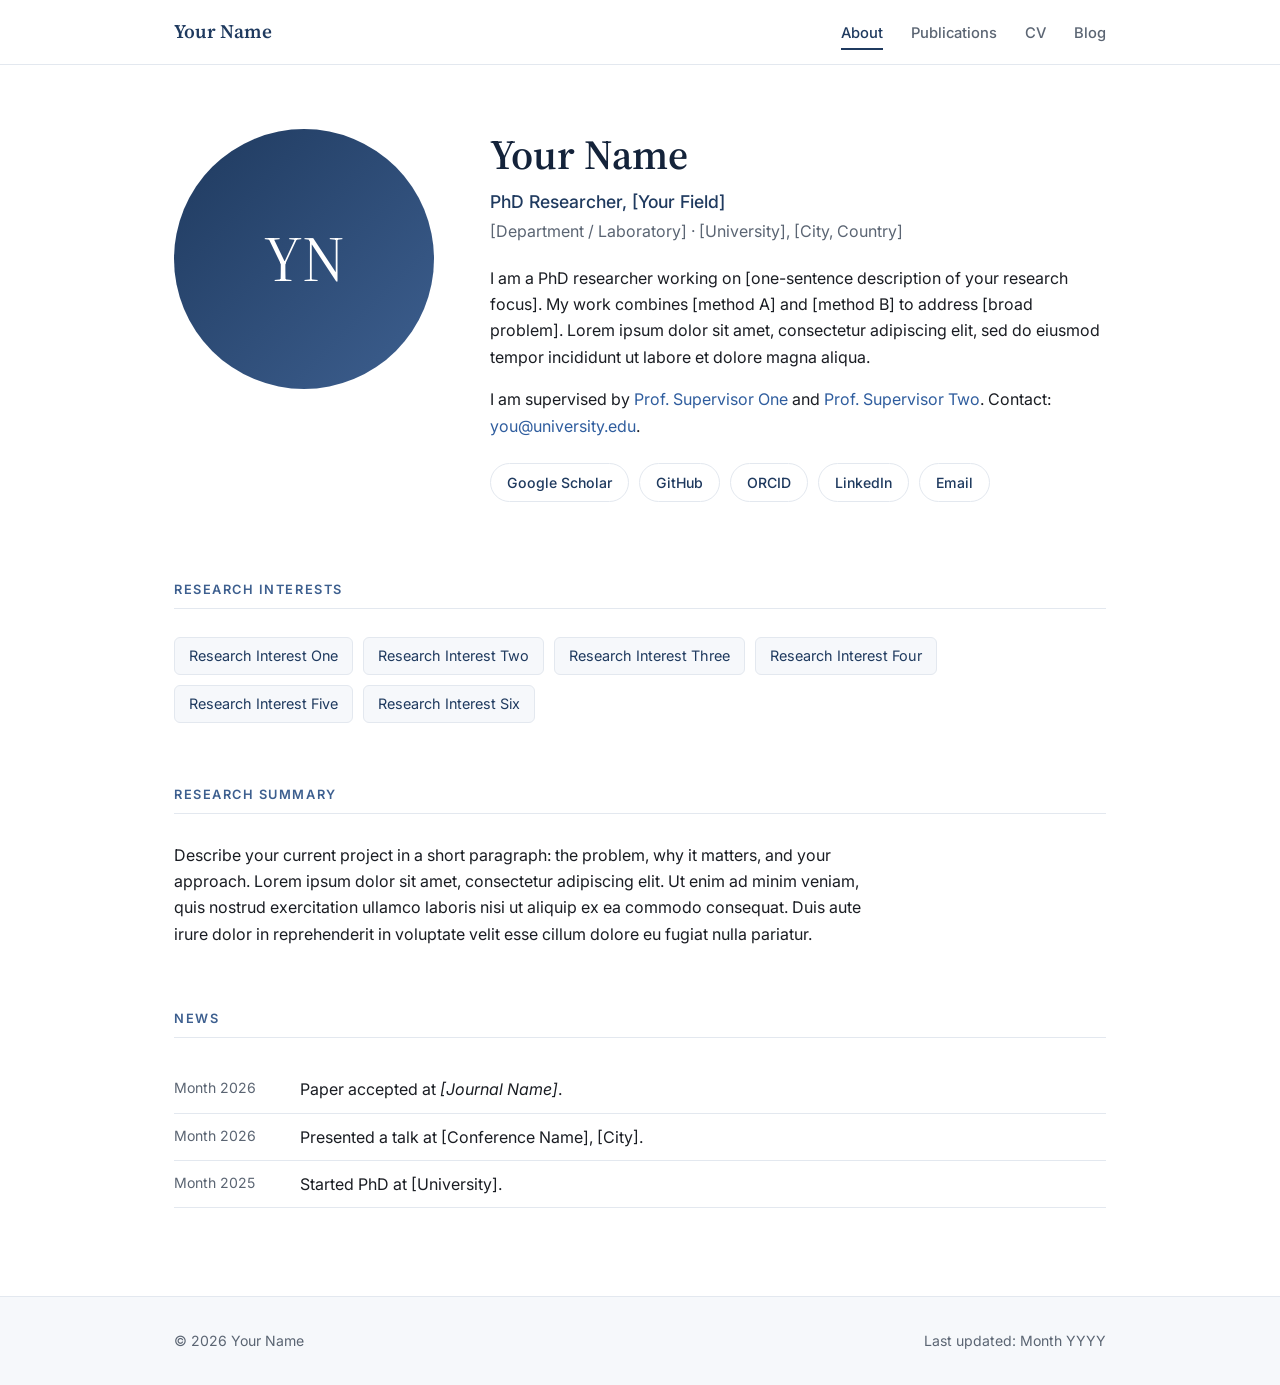
==== index.html @ 8401a4b9 "Initial academic website" ====
<!DOCTYPE html>
<html lang="en">
<head>
  <meta charset="utf-8">
  <meta name="viewport" content="width=device-width, initial-scale=1">
  <title>Your Name — PhD Researcher</title>
  <meta name="description" content="Academic homepage of Your Name, PhD researcher in [Your Field].">
  <link rel="preconnect" href="https://fonts.googleapis.com">
  <link rel="preconnect" href="https://fonts.gstatic.com" crossorigin>
  <link href="https://fonts.googleapis.com/css2?family=Inter:wght@400;500;600&family=Source+Serif+4:ital,opsz,wght@0,8..60,400;0,8..60,600;1,8..60,400&display=swap" rel="stylesheet">
  <link rel="stylesheet" href="css/style.css">
  <link rel="icon" type="image/svg+xml" href="favicon.svg">
</head>
<body>

<header class="site-header">
  <div class="container nav">
    <a class="brand" href="index.html">Your Name</a>
    <button class="nav-toggle" aria-label="Toggle menu" aria-expanded="false">&#9776;</button>
    <ul class="nav-links">
      <li><a class="active" href="index.html">About</a></li>
      <li><a href="publications.html">Publications</a></li>
      <li><a href="cv.html">CV</a></li>
      <li><a href="blog.html">Blog</a></li>
    </ul>
  </div>
</header>

<main>
  <div class="container">

    <!-- ===== HERO ===== -->
    <section class="hero">
      <div class="portrait">
        <!-- Replace with: <img src="img/portrait.jpg" alt="Your Name"> -->
        YN
      </div>
      <div>
        <h1>Your Name</h1>
        <p class="role">PhD Researcher, [Your Field]</p>
        <p class="affil">[Department / Laboratory] &middot; [University], [City, Country]</p>

        <p>
          I am a PhD researcher working on [one-sentence description of your research
          focus]. My work combines [method A] and [method B] to address
          [broad problem]. Lorem ipsum dolor sit amet, consectetur adipiscing elit,
          sed do eiusmod tempor incididunt ut labore et dolore magna aliqua.
        </p>
        <p>
          I am supervised by <a href="#">Prof. Supervisor One</a> and
          <a href="#">Prof. Supervisor Two</a>. Contact:
          <a href="mailto:you@university.edu">you@university.edu</a>.
        </p>

        <ul class="social">
          <li><a href="https://scholar.google.com/citations?user=YOUR_ID" target="_blank" rel="noopener">Google Scholar</a></li>
          <li><a href="https://github.com/your-username" target="_blank" rel="noopener">GitHub</a></li>
          <li><a href="https://orcid.org/0000-0000-0000-0000" target="_blank" rel="noopener">ORCID</a></li>
          <li><a href="https://www.linkedin.com/in/your-profile" target="_blank" rel="noopener">LinkedIn</a></li>
          <li><a href="mailto:you@university.edu">Email</a></li>
        </ul>
      </div>
    </section>

    <!-- ===== RESEARCH INTERESTS ===== -->
    <section class="section">
      <h2 class="section-title">Research Interests</h2>
      <ul class="tags">
        <li>Research Interest One</li>
        <li>Research Interest Two</li>
        <li>Research Interest Three</li>
        <li>Research Interest Four</li>
        <li>Research Interest Five</li>
        <li>Research Interest Six</li>
      </ul>
    </section>

    <!-- ===== RESEARCH SUMMARY ===== -->
    <section class="section">
      <h2 class="section-title">Research Summary</h2>
      <p style="max-width:70ch">
        Describe your current project in a short paragraph: the problem, why it matters,
        and your approach. Lorem ipsum dolor sit amet, consectetur adipiscing elit. Ut enim
        ad minim veniam, quis nostrud exercitation ullamco laboris nisi ut aliquip ex ea
        commodo consequat. Duis aute irure dolor in reprehenderit in voluptate velit esse
        cillum dolore eu fugiat nulla pariatur.
      </p>
    </section>

    <!-- ===== NEWS ===== -->
    <section class="section">
      <h2 class="section-title">News</h2>
      <ul class="news">
        <li><time>Month 2026</time><span>Paper accepted at <em>[Journal Name]</em>.</span></li>
        <li><time>Month 2026</time><span>Presented a talk at [Conference Name], [City].</span></li>
        <li><time>Month 2025</time><span>Started PhD at [University].</span></li>
      </ul>
    </section>

  </div>
</main>

<footer class="site-footer">
  <div class="container">
    <span>&copy; <span id="year">2026</span> Your Name</span>
    <span>Last updated: Month YYYY</span>
  </div>
</footer>

<script src="js/main.js"></script>
</body>
</html>
---- css/style.css ----
/* ==========================================================
   Academic site stylesheet
   Edit the variables below to re-theme the whole site.
   ========================================================== */

:root {
  --slate-900: #14233a;
  --slate-700: #1f3a5f;   /* primary: deep slate blue */
  --slate-500: #3d5f8f;
  --accent:    #2f5d9e;
  --ink:       #1a1d23;   /* body text */
  --muted:     #5b6573;
  --line:      #e3e8ef;
  --soft:      #f6f8fb;
  --bg:        #ffffff;

  --font-sans:  "Inter", -apple-system, "Segoe UI", Roboto, Helvetica, Arial, sans-serif;
  --font-serif: "Source Serif 4", Georgia, "Times New Roman", serif;

  --maxw: 980px;
  --readw: 700px;
  --radius: 6px;
}

*, *::before, *::after { box-sizing: border-box; }

html { scroll-behavior: smooth; -webkit-text-size-adjust: 100%; }

body {
  margin: 0;
  background: var(--bg);
  color: var(--ink);
  font-family: var(--font-sans);
  font-size: 16px;
  line-height: 1.65;
  -webkit-font-smoothing: antialiased;
}

img, video, iframe { max-width: 100%; display: block; }

a {
  color: var(--accent);
  text-decoration: none;
  border-bottom: 1px solid transparent;
  transition: border-color .15s, color .15s;
}
a:hover { border-bottom-color: currentColor; }

h1, h2, h3, h4 {
  font-family: var(--font-serif);
  color: var(--slate-900);
  line-height: 1.25;
  font-weight: 600;
  margin: 0 0 .5em;
}

.container { max-width: var(--maxw); margin: 0 auto; padding: 0 24px; }

/* ---------- Header / Nav ---------- */
.site-header {
  position: sticky; top: 0; z-index: 50;
  background: rgba(255,255,255,.94);
  backdrop-filter: saturate(160%) blur(8px);
  border-bottom: 1px solid var(--line);
}
.nav {
  display: flex; align-items: center; justify-content: space-between;
  height: 64px;
}
.brand {
  font-family: var(--font-serif);
  font-size: 1.2rem; font-weight: 600;
  color: var(--slate-700); border: 0;
}
.brand:hover { border: 0; color: var(--slate-900); }

.nav-links { display: flex; gap: 28px; list-style: none; margin: 0; padding: 0; }
.nav-links a {
  color: var(--muted); font-size: .92rem; font-weight: 500;
  padding: 6px 0; border-bottom: 2px solid transparent;
}
.nav-links a:hover { color: var(--slate-700); border-bottom-color: var(--line); }
.nav-links a.active { color: var(--slate-700); border-bottom-color: var(--slate-700); }

.nav-toggle {
  display: none; background: none; border: 1px solid var(--line);
  border-radius: var(--radius); padding: 6px 10px; cursor: pointer;
  font-size: 1.1rem; color: var(--slate-700);
}

/* ---------- Layout helpers ---------- */
main { padding: 64px 0 88px; }
.page-title { font-size: 2.2rem; margin-bottom: .25em; }
.page-lede { color: var(--muted); max-width: 640px; margin-bottom: 48px; }

.section { margin-top: 64px; }
.section-title {
  font-size: .8rem; letter-spacing: .12em; text-transform: uppercase;
  font-family: var(--font-sans); font-weight: 600; color: var(--slate-500);
  border-bottom: 1px solid var(--line); padding-bottom: 10px; margin-bottom: 28px;
}

/* ---------- Home ---------- */
.hero {
  display: grid; grid-template-columns: 260px 1fr; gap: 56px; align-items: start;
}
.portrait {
  width: 260px; aspect-ratio: 1 / 1; border-radius: 50%;
  background: linear-gradient(135deg, var(--slate-700), var(--slate-500));
  display: flex; align-items: center; justify-content: center;
  color: #fff; font-family: var(--font-serif); font-size: 4rem;
  overflow: hidden;
}
.portrait img { width: 100%; height: 100%; object-fit: cover; }
.hero h1 { font-size: 2.6rem; margin-bottom: .15em; }
.hero .role { font-size: 1.1rem; color: var(--slate-700); font-weight: 500; margin: 0; }
.hero .affil { color: var(--muted); margin: 2px 0 20px; }
.hero p { max-width: 62ch; }

.social { display: flex; flex-wrap: wrap; gap: 10px; margin-top: 24px; padding: 0; list-style: none; }
.social a {
  display: inline-block; padding: 7px 16px; font-size: .88rem; font-weight: 500;
  border: 1px solid var(--line); border-radius: 999px; color: var(--slate-700);
  background: #fff;
}
.social a:hover { background: var(--slate-700); color: #fff; border-color: var(--slate-700); }

.tags { display: flex; flex-wrap: wrap; gap: 10px; list-style: none; padding: 0; margin: 0; }
.tags li {
  background: var(--soft); border: 1px solid var(--line); color: var(--slate-700);
  padding: 6px 14px; border-radius: var(--radius); font-size: .9rem;
}

.news { list-style: none; padding: 0; margin: 0; }
.news li { display: grid; grid-template-columns: 110px 1fr; gap: 16px; padding: 10px 0; border-bottom: 1px solid var(--line); }
.news time { color: var(--muted); font-size: .88rem; }

/* ---------- Publications ---------- */
.pub-year {
  font-family: var(--font-serif); font-size: 1.5rem; color: var(--slate-700);
  margin: 48px 0 8px;
}
.pub-year:first-of-type { margin-top: 0; }
.pub { padding: 22px 0; border-bottom: 1px solid var(--line); }
.pub-title { font-family: var(--font-serif); font-size: 1.12rem; font-weight: 600; color: var(--slate-900); margin: 0 0 4px; }
.pub-authors { margin: 0; font-size: .95rem; }
.pub-authors strong { color: var(--slate-700); }
.pub-venue { margin: 2px 0 10px; color: var(--muted); font-size: .92rem; font-style: italic; }
.pub-links { display: flex; gap: 8px; flex-wrap: wrap; }
.pub-links a {
  font-size: .78rem; font-weight: 600; letter-spacing: .04em; text-transform: uppercase;
  padding: 3px 10px; border: 1px solid var(--line); border-radius: 4px; color: var(--slate-700);
}
.pub-links a:hover { background: var(--slate-700); color: #fff; border-color: var(--slate-700); }

/* ---------- CV ---------- */
.cv-actions { margin-bottom: 40px; }
.btn {
  display: inline-block; padding: 9px 20px; background: var(--slate-700); color: #fff;
  border-radius: var(--radius); font-weight: 500; font-size: .92rem; border: 1px solid var(--slate-700);
}
.btn:hover { background: var(--slate-900); border-color: var(--slate-900); color: #fff; }

.timeline { position: relative; margin: 0; padding: 0 0 0 28px; list-style: none; border-left: 2px solid var(--line); }
.timeline li { position: relative; padding-bottom: 30px; }
.timeline li:last-child { padding-bottom: 0; }
.timeline li::before {
  content: ""; position: absolute; left: -35px; top: 8px; width: 12px; height: 12px;
  background: #fff; border: 2px solid var(--slate-700); border-radius: 50%;
}
.tl-date { font-size: .82rem; font-weight: 600; color: var(--slate-500); letter-spacing: .03em; }
.tl-title { font-family: var(--font-serif); font-size: 1.12rem; font-weight: 600; color: var(--slate-900); margin: 2px 0; }
.tl-org { color: var(--muted); font-size: .95rem; margin: 0 0 6px; }
.timeline ul { margin: 6px 0 0; padding-left: 18px; font-size: .95rem; }

.award-list { list-style: none; padding: 0; margin: 0; }
.award-list li { display: grid; grid-template-columns: 90px 1fr; gap: 16px; padding: 10px 0; border-bottom: 1px solid var(--line); }
.award-list .yr { color: var(--slate-500); font-weight: 600; font-size: .9rem; }

/* ---------- Blog grid ---------- */
.filters { display: flex; flex-wrap: wrap; gap: 8px; margin-bottom: 36px; }
.filters button {
  font: inherit; font-size: .85rem; padding: 6px 14px; cursor: pointer;
  background: #fff; border: 1px solid var(--line); border-radius: 999px; color: var(--muted);
}
.filters button:hover, .filters button.on { background: var(--slate-700); color: #fff; border-color: var(--slate-700); }

.grid { display: grid; grid-template-columns: repeat(3, 1fr); gap: 32px; }
.card { display: flex; flex-direction: column; border: 0; color: inherit; }
.card:hover { border: 0; }
.thumb {
  aspect-ratio: 16 / 10; border-radius: var(--radius); overflow: hidden;
  background: linear-gradient(135deg, var(--slate-700), var(--slate-500));
  display: flex; align-items: center; justify-content: center;
  color: rgba(255,255,255,.85); font-family: var(--font-serif); font-size: 1.8rem;
  transition: transform .2s, box-shadow .2s;
}
.thumb img { width: 100%; height: 100%; object-fit: cover; }
.card:hover .thumb { transform: translateY(-3px); box-shadow: 0 10px 24px rgba(20,35,58,.15); }
.t2 { background: linear-gradient(135deg, #2b4a6f, #5d7fa8); }
.t3 { background: linear-gradient(135deg, #1b2f4d, #3a5a84); }
.t4 { background: linear-gradient(135deg, #3d5f8f, #7391b8); }
.card-meta { font-size: .8rem; color: var(--muted); margin: 14px 0 4px; }
.card h3 { font-size: 1.15rem; margin: 0 0 6px; }
.card:hover h3 { color: var(--accent); }
.card p { font-size: .93rem; color: var(--muted); margin: 0; }

/* ---------- Article (long-form reading) ---------- */
.progress { position: fixed; top: 0; left: 0; height: 3px; width: 0; background: var(--accent); z-index: 100; }

.article-head { max-width: var(--readw); margin: 0 auto 40px; padding: 0 24px; }
.article-head .kicker { color: var(--slate-500); font-size: .8rem; letter-spacing: .12em; text-transform: uppercase; font-weight: 600; }
.article-head h1 { font-size: 2.6rem; margin: 10px 0 14px; }
.article-head .byline { color: var(--muted); font-size: .92rem; }

.article {
  max-width: var(--readw); margin: 0 auto; padding: 0 24px;
  font-family: var(--font-serif);
  font-size: 1.2rem;           /* ~19px */
  line-height: 1.8;
  color: #20242c;
  hyphens: auto;
}
.article p { margin: 0 0 1.4em; }
.article h2 { font-size: 1.75rem; margin: 2.2em 0 .6em; }
.article h3 { font-size: 1.32rem; margin: 1.8em 0 .5em; }
.article a { border-bottom: 1px solid rgba(47,93,158,.35); }
.article a:hover { border-bottom-color: var(--accent); }
.article ul, .article ol { margin: 0 0 1.4em; padding-left: 1.4em; }
.article li { margin-bottom: .4em; }

.article blockquote {
  margin: 1.8em 0; padding: .2em 0 .2em 1.4em;
  border-left: 3px solid var(--slate-500); color: var(--slate-700); font-style: italic;
}
.article code {
  font-family: ui-monospace, "SF Mono", Menlo, Consolas, monospace;
  font-size: .85em; background: var(--soft); padding: .1em .35em; border-radius: 4px;
}
.article pre {
  background: var(--slate-900); color: #e8eef7; padding: 20px 22px; border-radius: var(--radius);
  overflow-x: auto; font-size: .88rem; line-height: 1.6; margin: 1.8em 0;
}
.article pre code { background: none; padding: 0; color: inherit; font-size: inherit; }

.article figure { margin: 2.2em -60px; }
.article figure img, .figure-ph { width: 100%; border-radius: var(--radius); }
.figure-ph {
  aspect-ratio: 16 / 9; background: var(--soft); border: 1px dashed #c3cedd;
  display: flex; align-items: center; justify-content: center;
  color: var(--muted); font-family: var(--font-sans); font-size: .9rem;
}
.article figcaption {
  font-family: var(--font-sans); font-size: .85rem; color: var(--muted);
  margin: 10px 60px 0; line-height: 1.5;
}

.video { margin: 2.2em -60px; }
.video-frame {
  position: relative; aspect-ratio: 16 / 9; background: var(--slate-900);
  border-radius: var(--radius); overflow: hidden;
  display: flex; align-items: center; justify-content: center;
  color: #cfd9e8; font-family: var(--font-sans); font-size: .95rem;
}
.video-frame iframe, .video-frame video { position: absolute; inset: 0; width: 100%; height: 100%; border: 0; }

/* KaTeX display math: allow horizontal scroll rather than overflow */
.article .katex-display { margin: 1.5em 0; overflow-x: auto; overflow-y: hidden; padding: 4px 0; }
.article .katex { font-size: 1.08em; }

.references { font-size: 1rem; }
.references ol { padding-left: 1.4em; }
.article-foot {
  max-width: var(--readw); margin: 56px auto 0; padding: 28px 24px 0;
  border-top: 1px solid var(--line); display: flex; justify-content: space-between; font-size: .92rem;
}

/* ---------- Footer ---------- */
.site-footer { border-top: 1px solid var(--line); background: var(--soft); padding: 32px 0; color: var(--muted); font-size: .88rem; }
.site-footer .container { display: flex; justify-content: space-between; flex-wrap: wrap; gap: 12px; }

/* ---------- Responsive ---------- */
@media (max-width: 900px) {
  .grid { grid-template-columns: repeat(2, 1fr); }
  .article figure, .video { margin-left: 0; margin-right: 0; }
  .article figcaption { margin-left: 0; margin-right: 0; }
}
@media (max-width: 720px) {
  main { padding: 40px 0 64px; }
  .hero { grid-template-columns: 1fr; gap: 28px; }
  .portrait { width: 160px; }
  .hero h1, .article-head h1 { font-size: 2rem; }
  .grid { grid-template-columns: 1fr; }
  .article { font-size: 1.1rem; line-height: 1.75; }

  .nav-toggle { display: block; }
  .nav-links {
    display: none; position: absolute; top: 64px; left: 0; right: 0;
    flex-direction: column; gap: 0; background: #fff; border-bottom: 1px solid var(--line);
    padding: 8px 24px 16px;
  }
  .nav-links.open { display: flex; }
  .nav-links a { display: block; padding: 12px 0; border-bottom: 1px solid var(--line); }
  .news li, .award-list li { grid-template-columns: 1fr; gap: 2px; }
}

@media print {
  .site-header, .site-footer, .cv-actions, .progress { display: none; }
  main { padding: 0; }
}
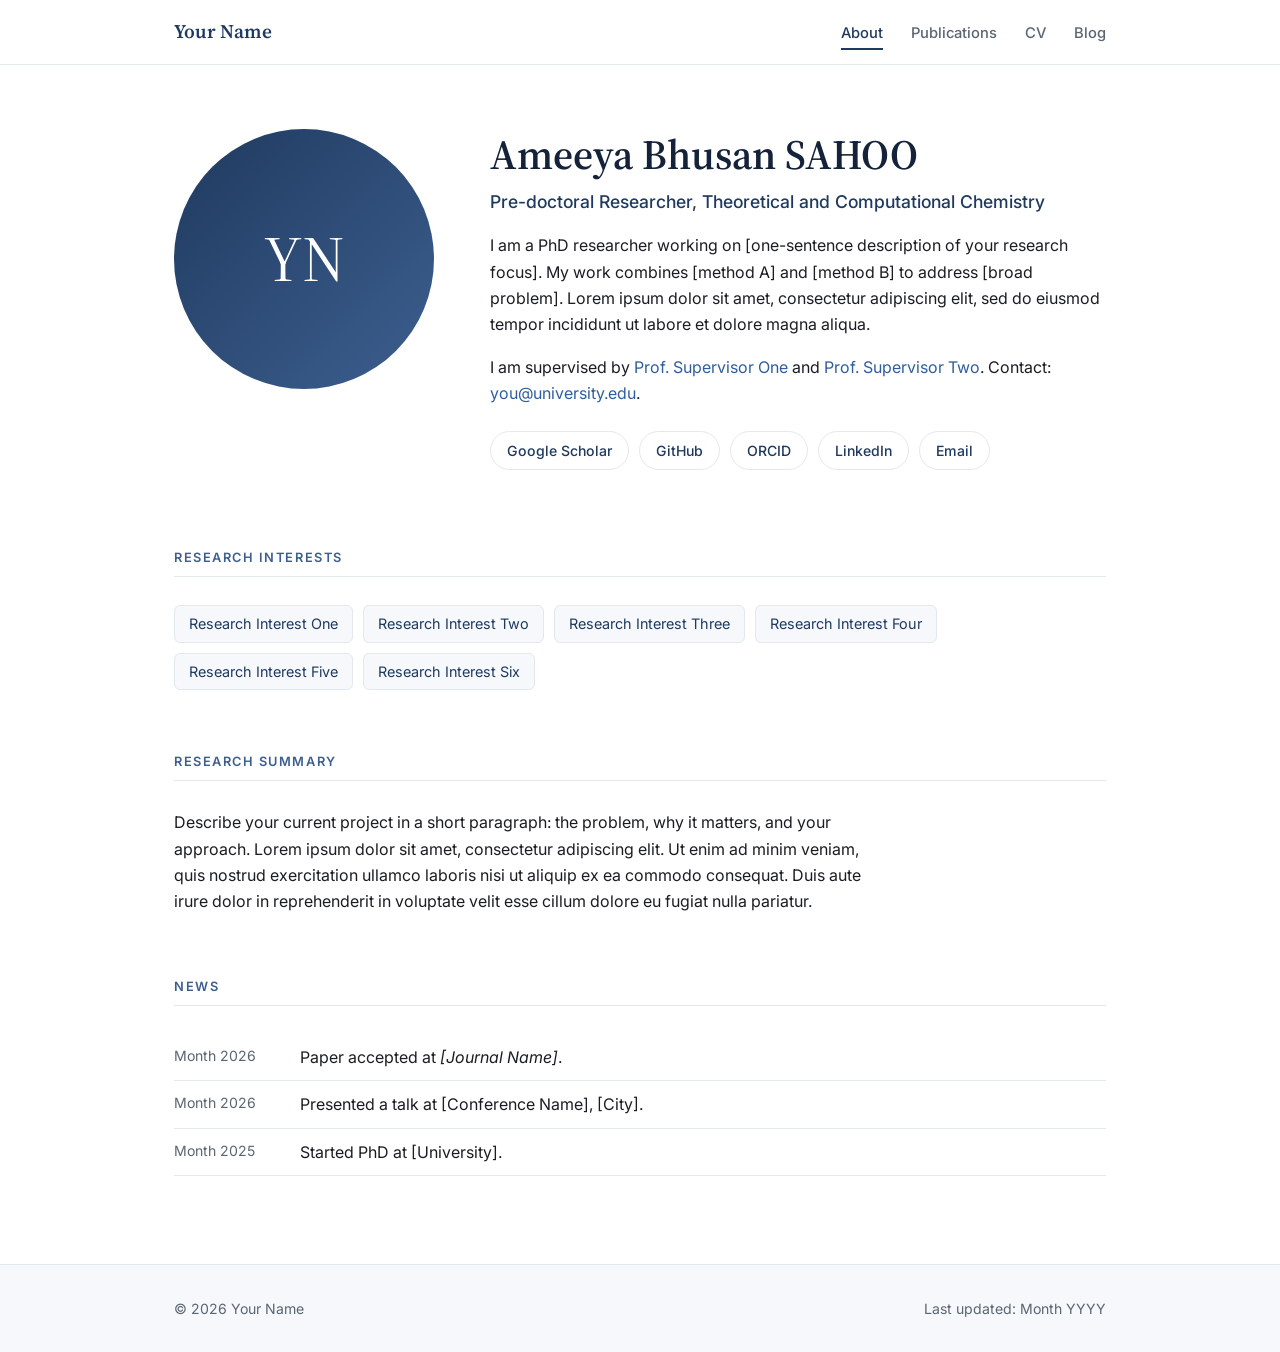
==== commit 1fc0d382: "Replace placeholder name and role with actual details Updated personal information in the index.html" ====
--- a/index.html
+++ b/index.html
@@ -3,7 +3,7 @@
 <head>
   <meta charset="utf-8">
   <meta name="viewport" content="width=device-width, initial-scale=1">
-  <title>Your Name — PhD Researcher</title>
+  <title>Ameeya Bhusan SAHOO — Pre-doctoral Researcher</title>
   <meta name="description" content="Academic homepage of Your Name, PhD researcher in [Your Field].">
   <link rel="preconnect" href="https://fonts.googleapis.com">
   <link rel="preconnect" href="https://fonts.gstatic.com" crossorigin>
@@ -36,9 +36,8 @@
         YN
       </div>
       <div>
-        <h1>Your Name</h1>
-        <p class="role">PhD Researcher, [Your Field]</p>
-        <p class="affil">[Department / Laboratory] &middot; [University], [City, Country]</p>
+        <h1>Ameeya Bhusan SAHOO</h1>
+        <p class="role">Pre-doctoral Researcher, Theoretical and Computational Chemistry</p>
 
         <p>
           I am a PhD researcher working on [one-sentence description of your research
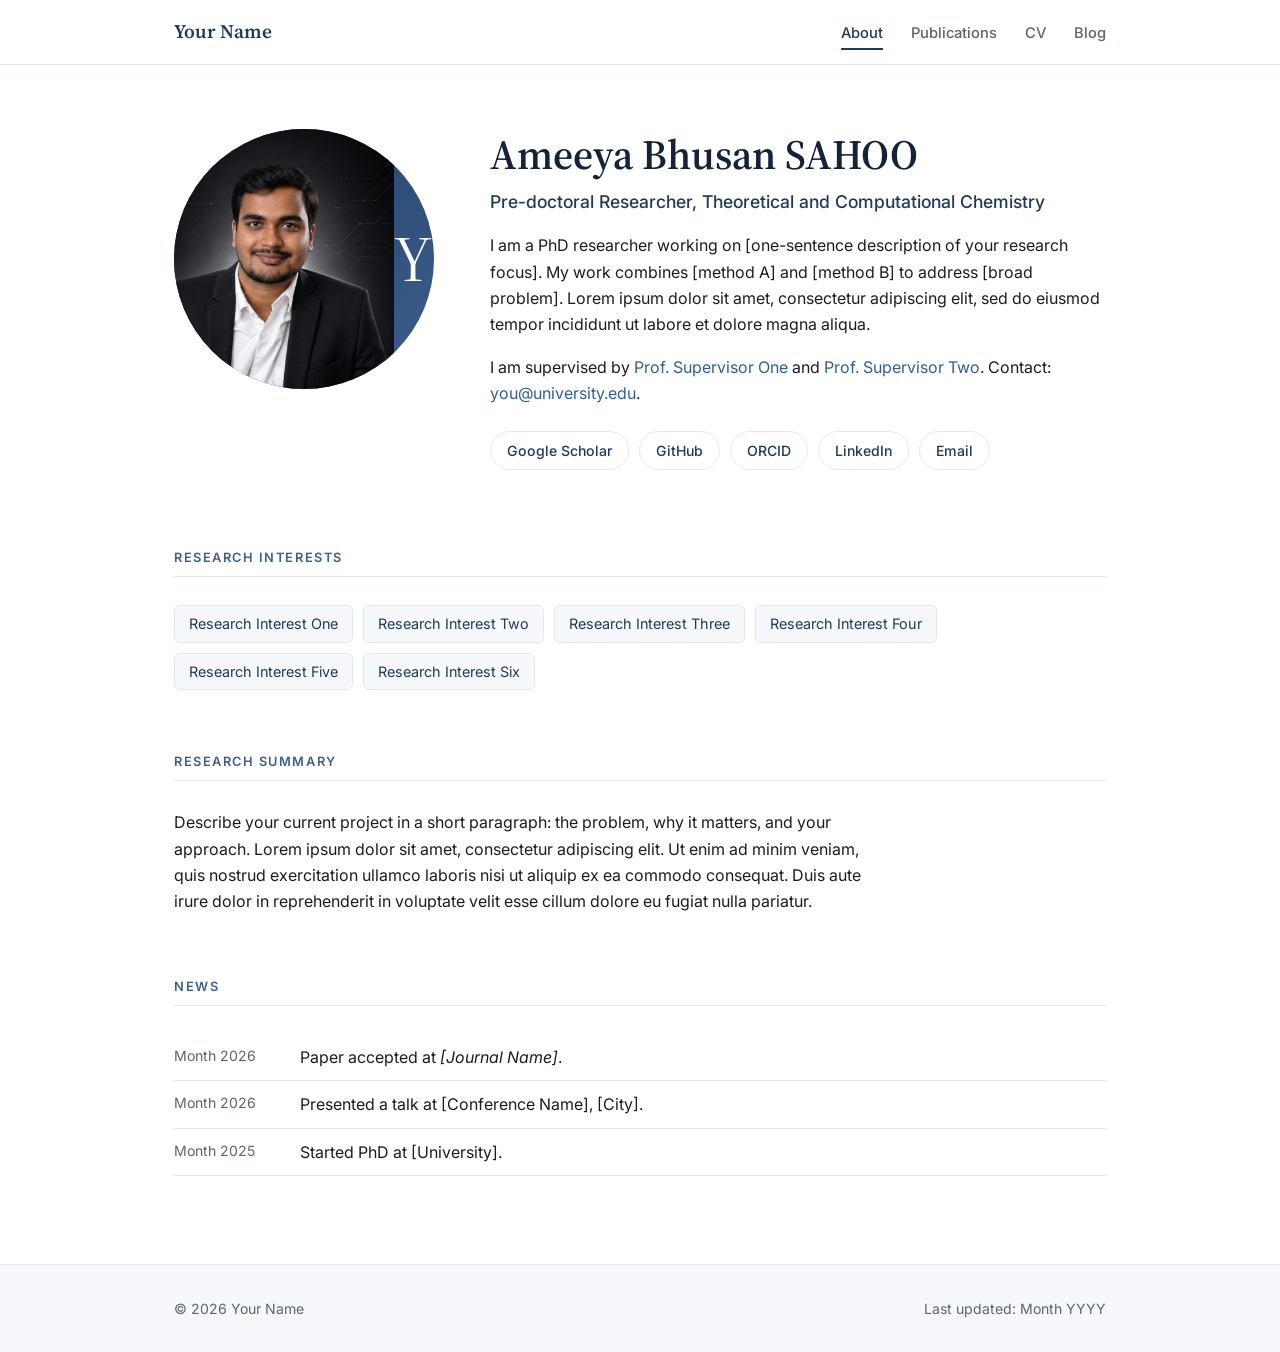
==== commit 273a930e: "Update portrait image source in index.html" ====
--- a/index.html
+++ b/index.html
@@ -9,7 +9,7 @@
   <link rel="preconnect" href="https://fonts.gstatic.com" crossorigin>
   <link href="https://fonts.googleapis.com/css2?family=Inter:wght@400;500;600&family=Source+Serif+4:ital,opsz,wght@0,8..60,400;0,8..60,600;1,8..60,400&display=swap" rel="stylesheet">
   <link rel="stylesheet" href="css/style.css">
-  <link rel="icon" type="image/svg+xml" href="favicon.svg">
+  <link rel="icon" type="image/svg+xml" href="profile.jpeg">
 </head>
 <body>
 
@@ -32,7 +32,7 @@
     <!-- ===== HERO ===== -->
     <section class="hero">
       <div class="portrait">
-        <!-- Replace with: <img src="img/portrait.jpg" alt="Your Name"> -->
+        <img src="profile.jpeg" alt="Ameeya">
         YN
       </div>
       <div>
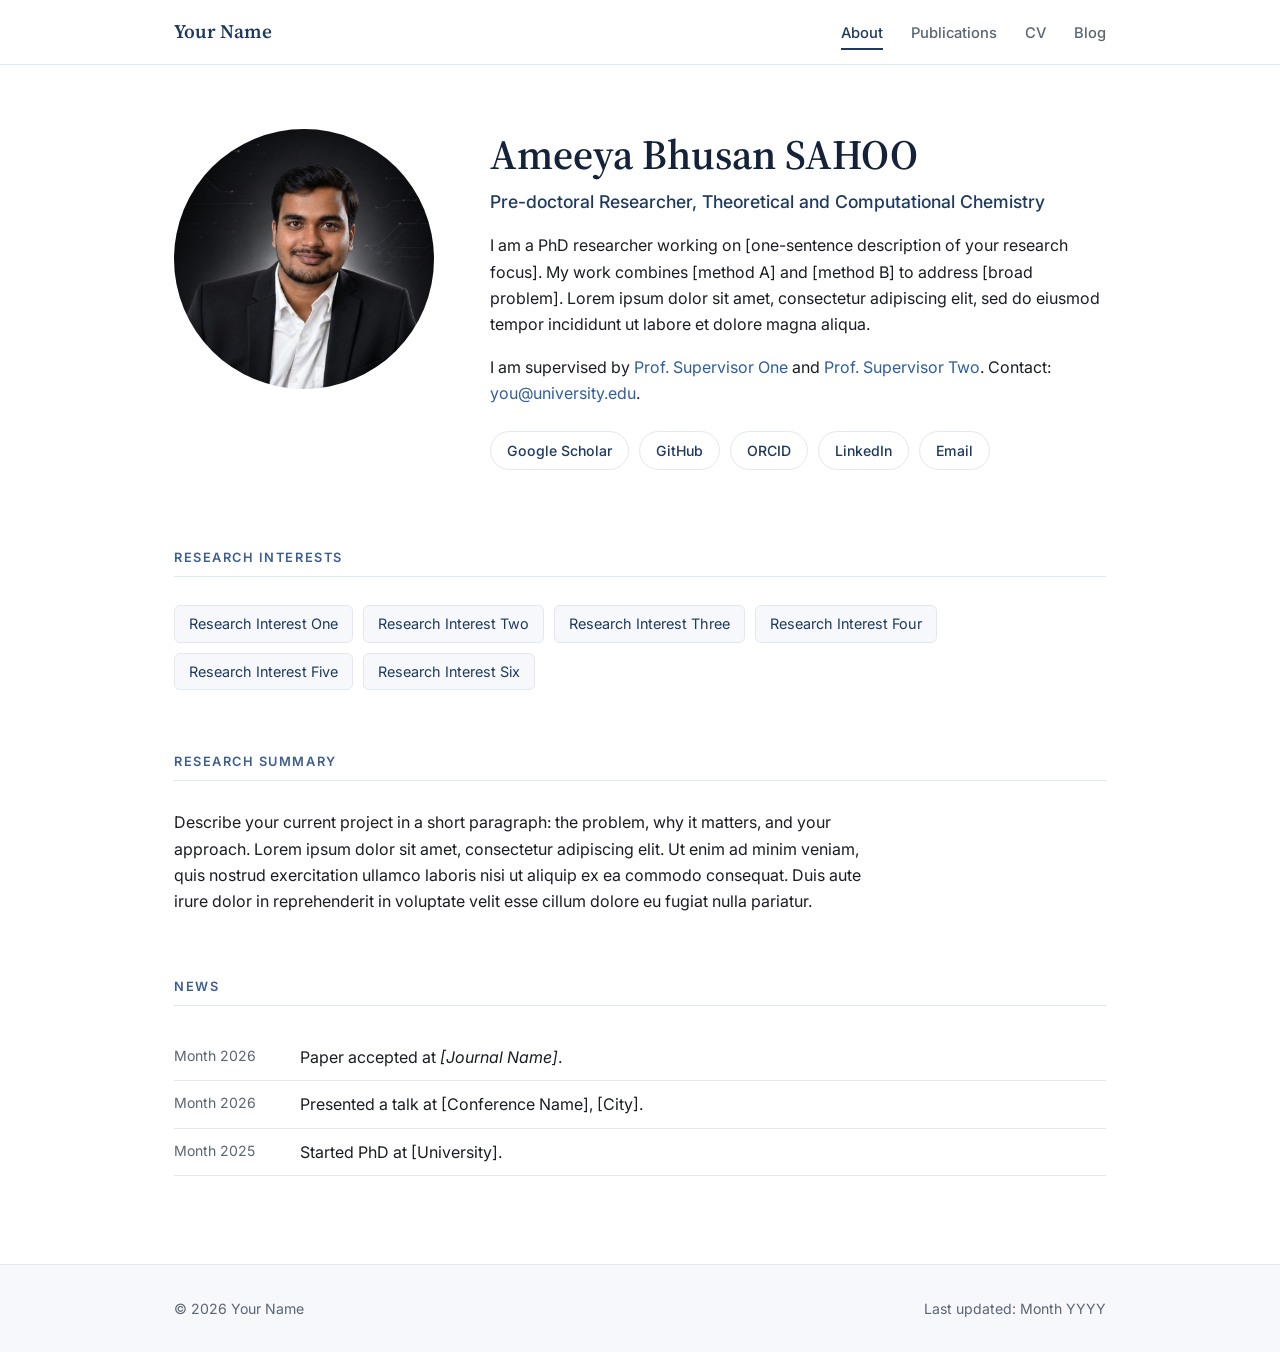
==== commit 51f688ec: "Remove extraneous text from index.html Removed unnecessary text 'YN' from the hero section." ====
--- a/index.html
+++ b/index.html
@@ -33,7 +33,6 @@
     <section class="hero">
       <div class="portrait">
         <img src="profile.jpeg" alt="Ameeya">
-        YN
       </div>
       <div>
         <h1>Ameeya Bhusan SAHOO</h1>
